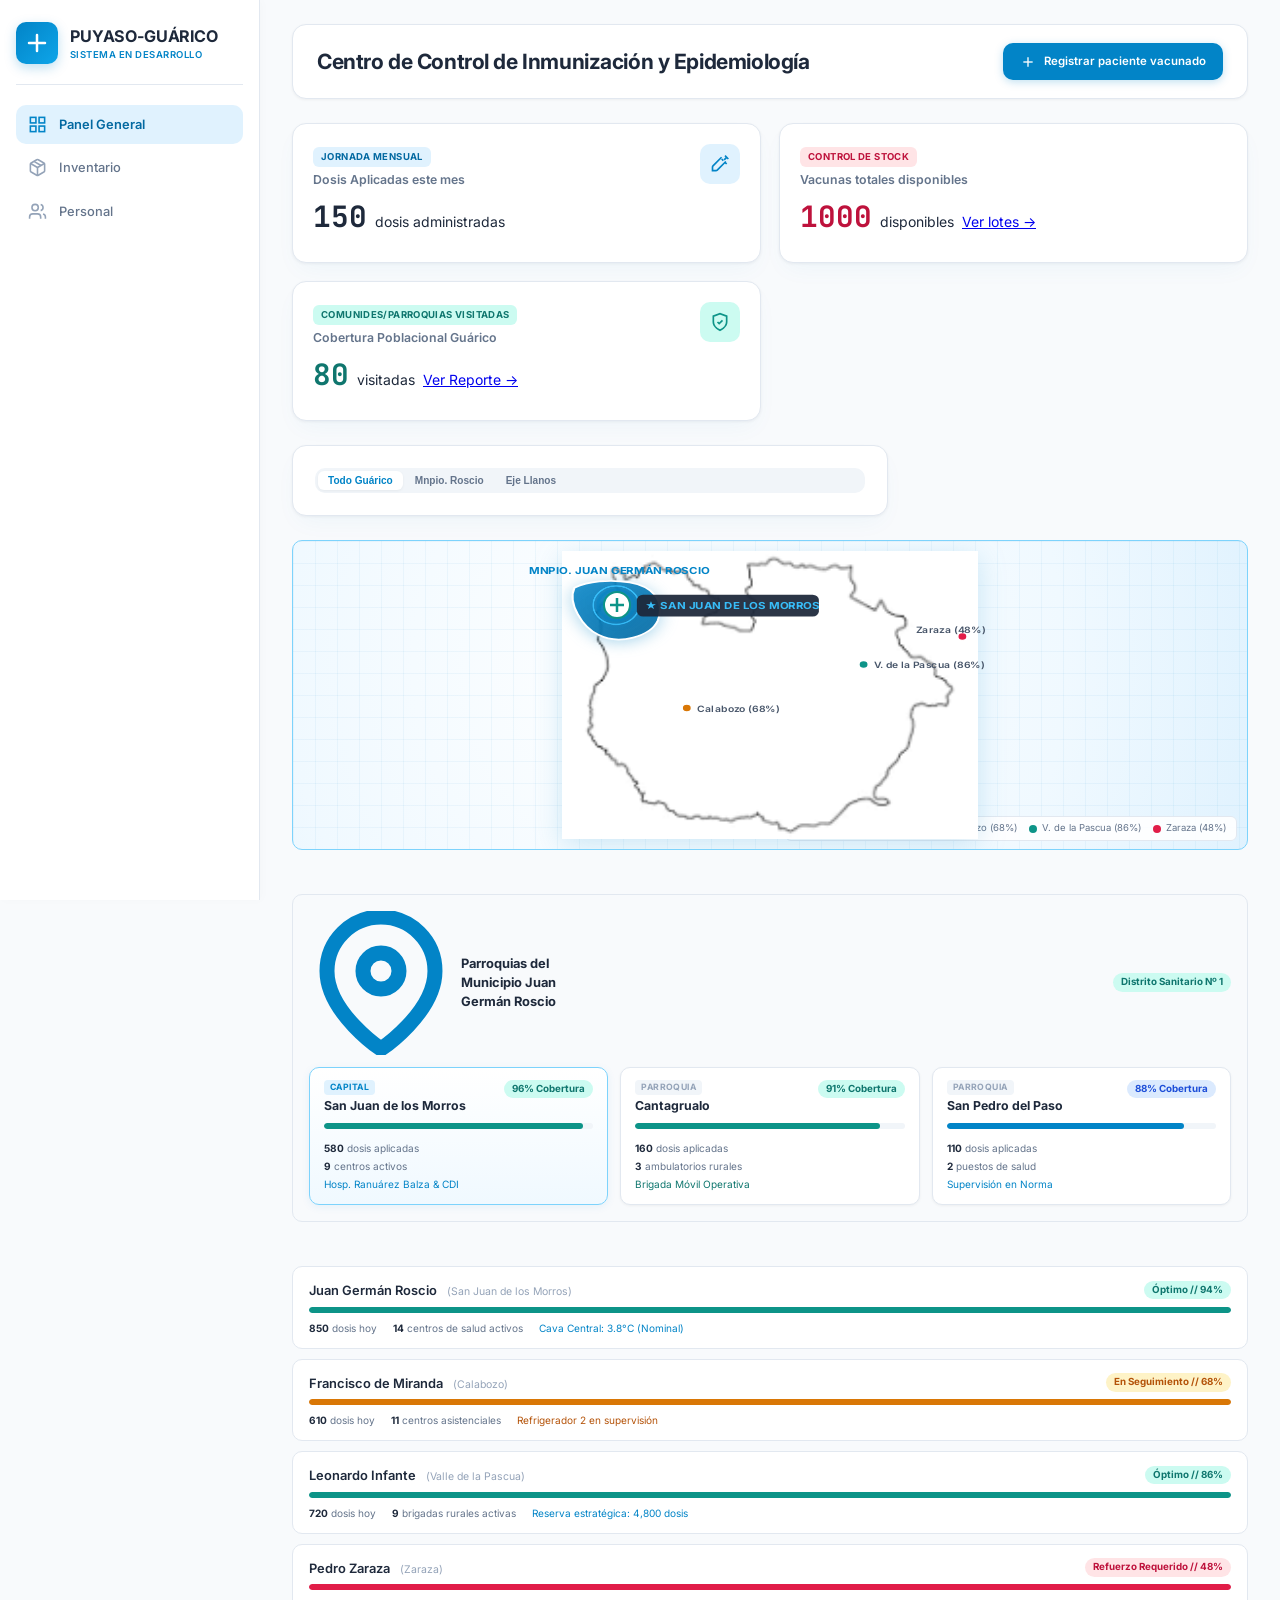
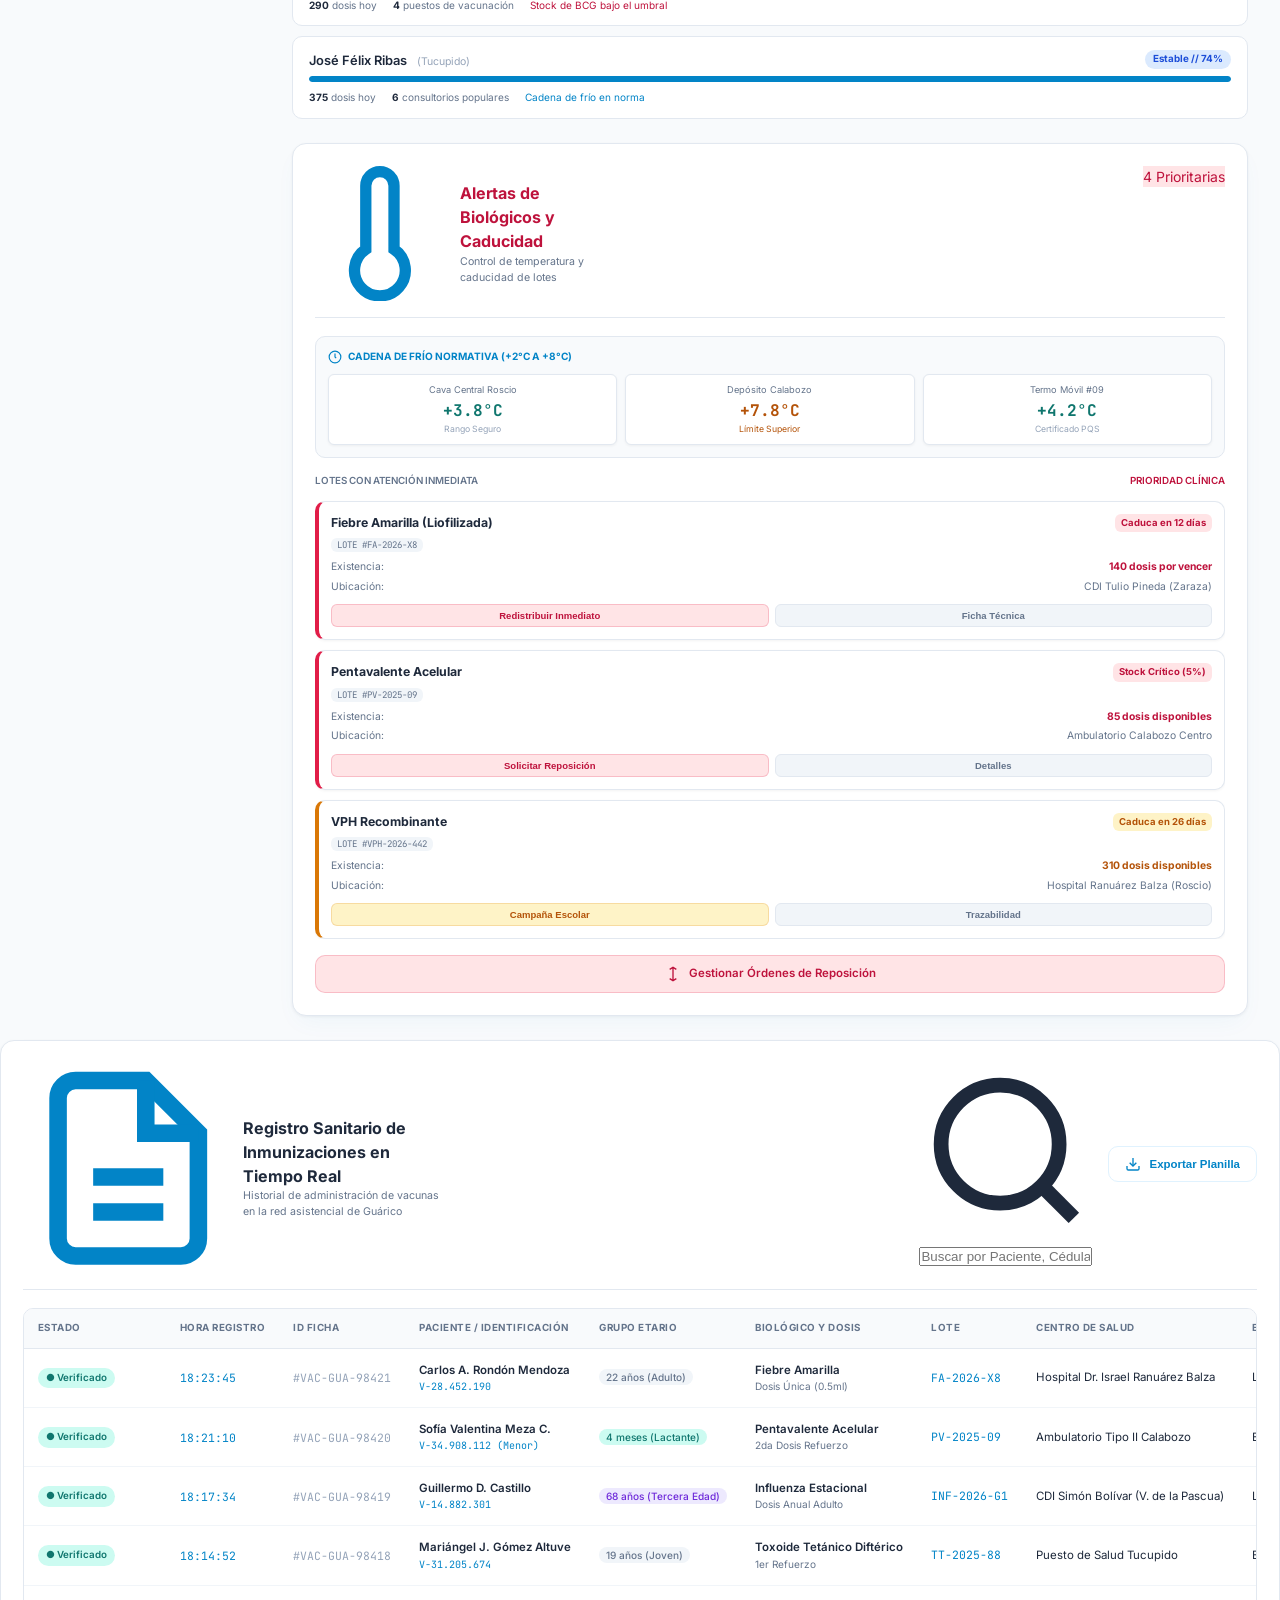
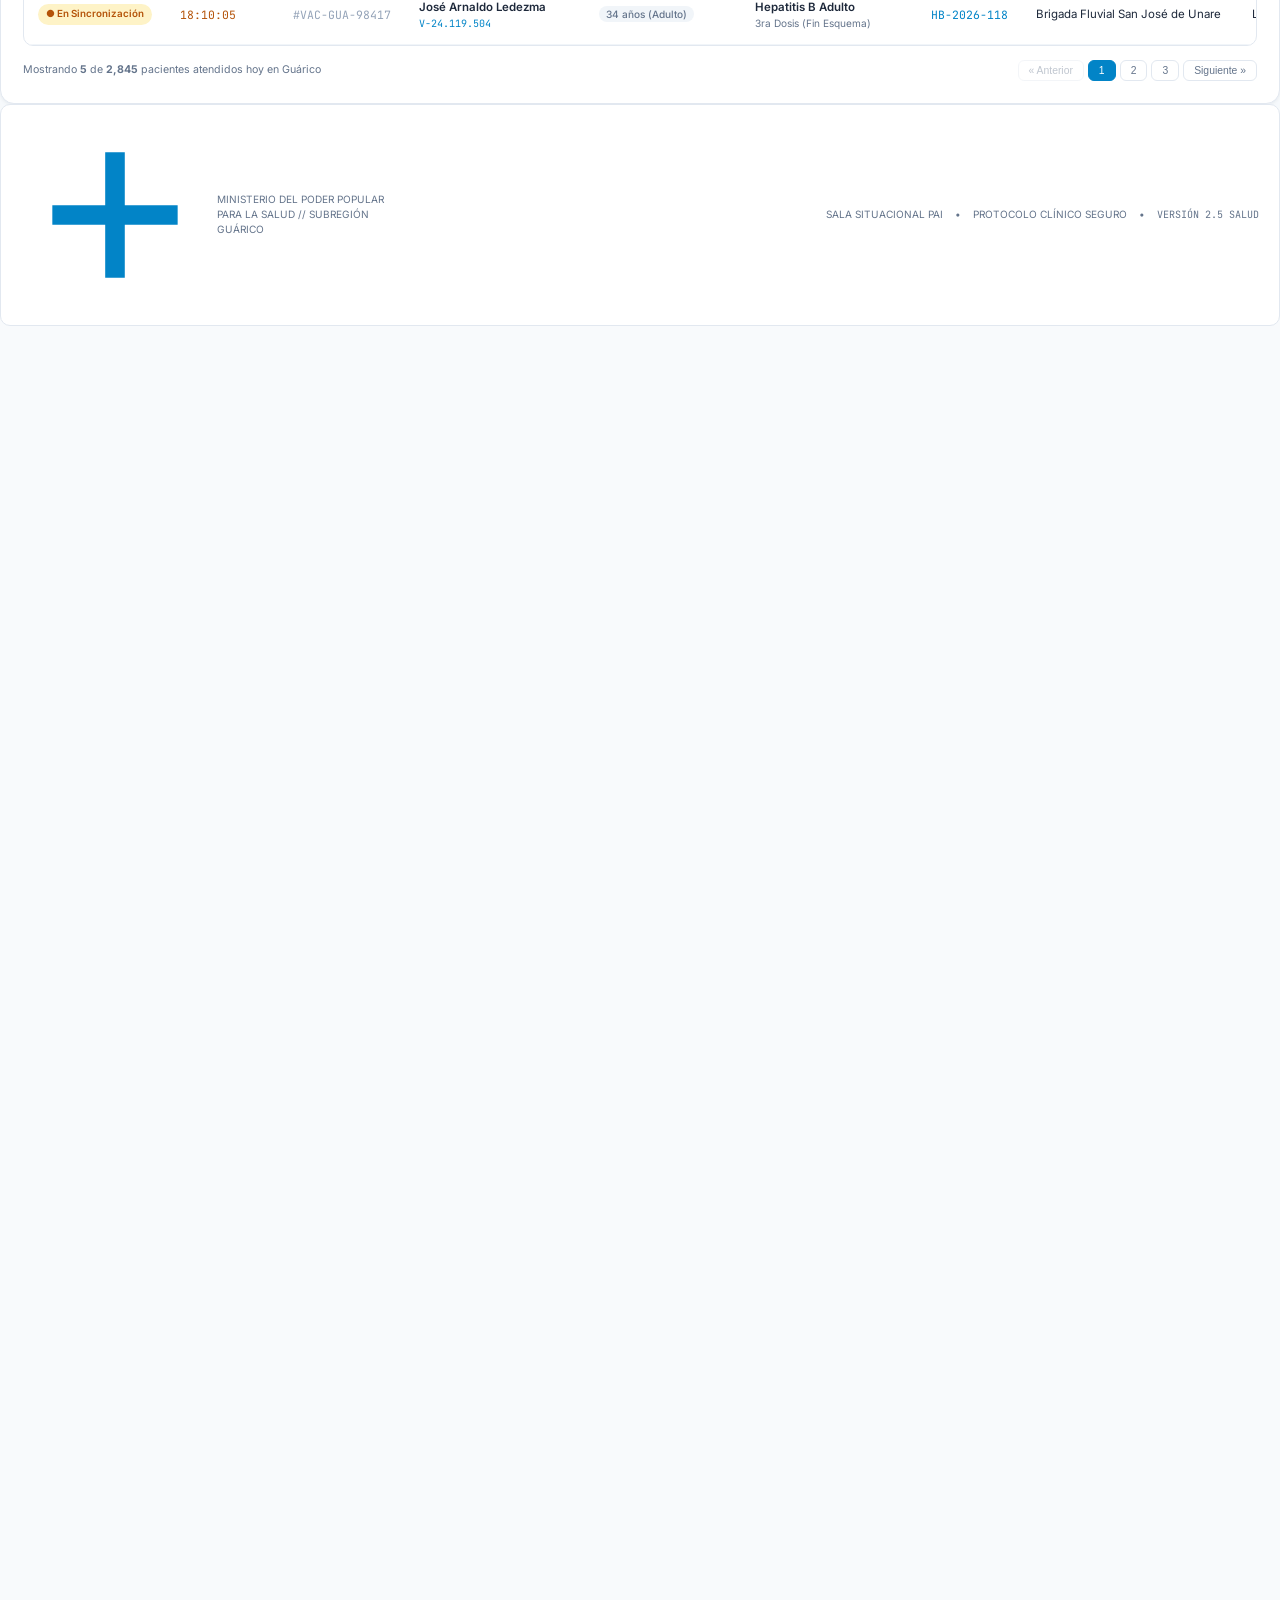
==== index.html @ 412831f9 "esto" ====
<!DOCTYPE html>
<html lang="es">

<head>
    <meta charset="UTF-8">
    <meta name="viewport" content="width=device-width, initial-scale=1.0">
    <meta http-equiv="refresh" content="0; url=vistas/centro.html">
    <title>SIV-GUÁRICO // Sistema Integrado de Vacunación</title>
    <link rel="preconnect" href="https://fonts.googleapis.com">
    <link rel="preconnect" href="https://fonts.gstatic.com" crossorigin>
    <link href="https://fonts.googleapis.com/css2?family=Inter:wght@400;600;700&display=swap" rel="stylesheet">
    <style>
        body {
            font-family: 'Inter', -apple-system, BlinkMacSystemFont, "Segoe UI", Roboto, sans-serif;
            background: #f8fafc;
            color: #1e293b;
            display: flex;
            align-items: center;
            justify-content: center;
            min-height: 100vh;
            margin: 0;
            padding: 20px;
        }

        .portal-card {
            background: #ffffff;
            border: 1px solid #e2e8f0;
            padding: 36px 40px;
            border-radius: 16px;
            box-shadow: 0 10px 25px -5px rgba(2, 132, 199, 0.1);
            text-align: center;
            max-width: 460px;
        }

        .cross-badge {
            width: 56px;
            height: 56px;
            border-radius: 14px;
            background: linear-gradient(135deg, #0284c7, #0ea5e9);
            color: #ffffff;
            display: flex;
            align-items: center;
            justify-content: center;
            margin: 0 auto 18px;
            box-shadow: 0 4px 14px rgba(2, 132, 199, 0.3);
        }

        h1 {
            font-size: 1.4rem;
            margin: 0 0 6px 0;
            color: #0f172a;
        }

        p {
            font-size: 0.88rem;
            color: #64748b;
            margin: 0 0 24px 0;
            line-height: 1.5;
        }

        .enter-btn {
            display: inline-block;
            background: #0284c7;
            color: #ffffff;
            padding: 12px 24px;
            border-radius: 8px;
            text-decoration: none;
            font-weight: 600;
            font-size: 0.9rem;
            transition: background 0.2s ease;
        }

        .enter-btn:hover {
            background: #0369a1;
        }
    </style>
</head>

<body>
    <div class="portal-card">
        <div class="cross-badge">
            <svg viewBox="0 0 24 24" width="28" height="28" fill="none" stroke="currentColor" stroke-width="2.5" stroke-linecap="round" stroke-linejoin="round">
                <path d="M12 4v16m-8-8h16"></path>
            </svg>
        </div>
        <h1>SIV-GUÁRICO</h1>
        <p>Sistema de Inmunizaciones y Salud Pública<br>Redirigiendo a las <strong>Vistas del Sistema (MVC)</strong>...</p>
        <a href="vistas/centro.html" class="enter-btn">Entrar a la Vista Principal &rarr;</a>
    </div>
</body>

</html>
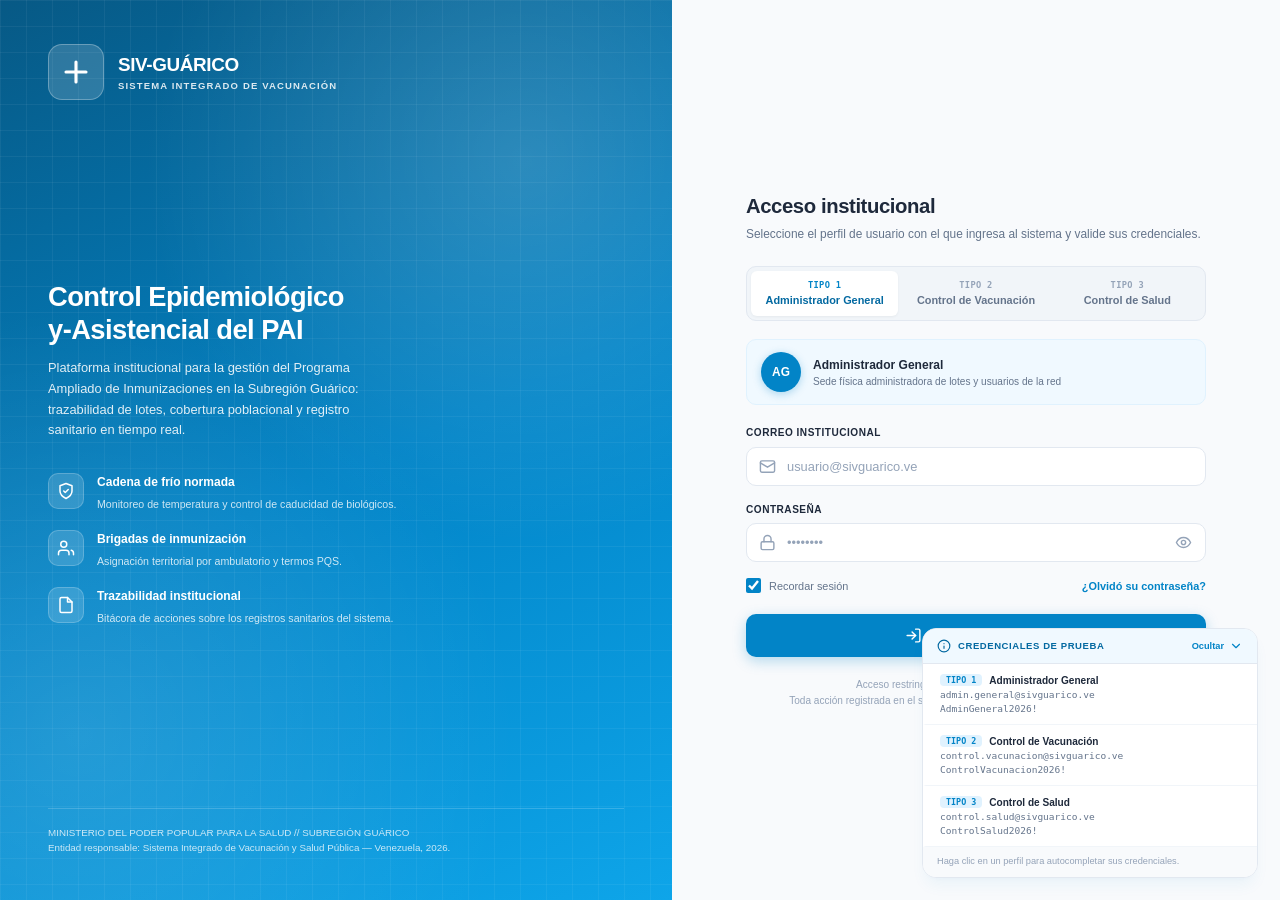
==== commit a3cc55c6: "Agrega login institucional y modulo de administracion general (tipo 1) - vistas/login.html: triple s" ====
--- a/index.html
+++ b/index.html
@@ -4,7 +4,7 @@
 <head>
     <meta charset="UTF-8">
     <meta name="viewport" content="width=device-width, initial-scale=1.0">
-    <meta http-equiv="refresh" content="0; url=vistas/centro.html">
+    <meta http-equiv="refresh" content="0; url=vistas/login.html">
     <title>SIV-GUÁRICO // Sistema Integrado de Vacunación</title>
     <link rel="preconnect" href="https://fonts.googleapis.com">
     <link rel="preconnect" href="https://fonts.gstatic.com" crossorigin>
@@ -84,8 +84,8 @@
             </svg>
         </div>
         <h1>SIV-GUÁRICO</h1>
-        <p>Sistema de Inmunizaciones y Salud Pública<br>Redirigiendo a las <strong>Vistas del Sistema (MVC)</strong>...</p>
-        <a href="vistas/centro.html" class="enter-btn">Entrar a la Vista Principal &rarr;</a>
+        <p>Sistema de Inmunizaciones y Salud Pública<br>Redirigiendo al <strong>Acceso Institucional (MVC)</strong>...</p>
+        <a href="vistas/login.html" class="enter-btn">Iniciar sesión &rarr;</a>
     </div>
 </body>
 
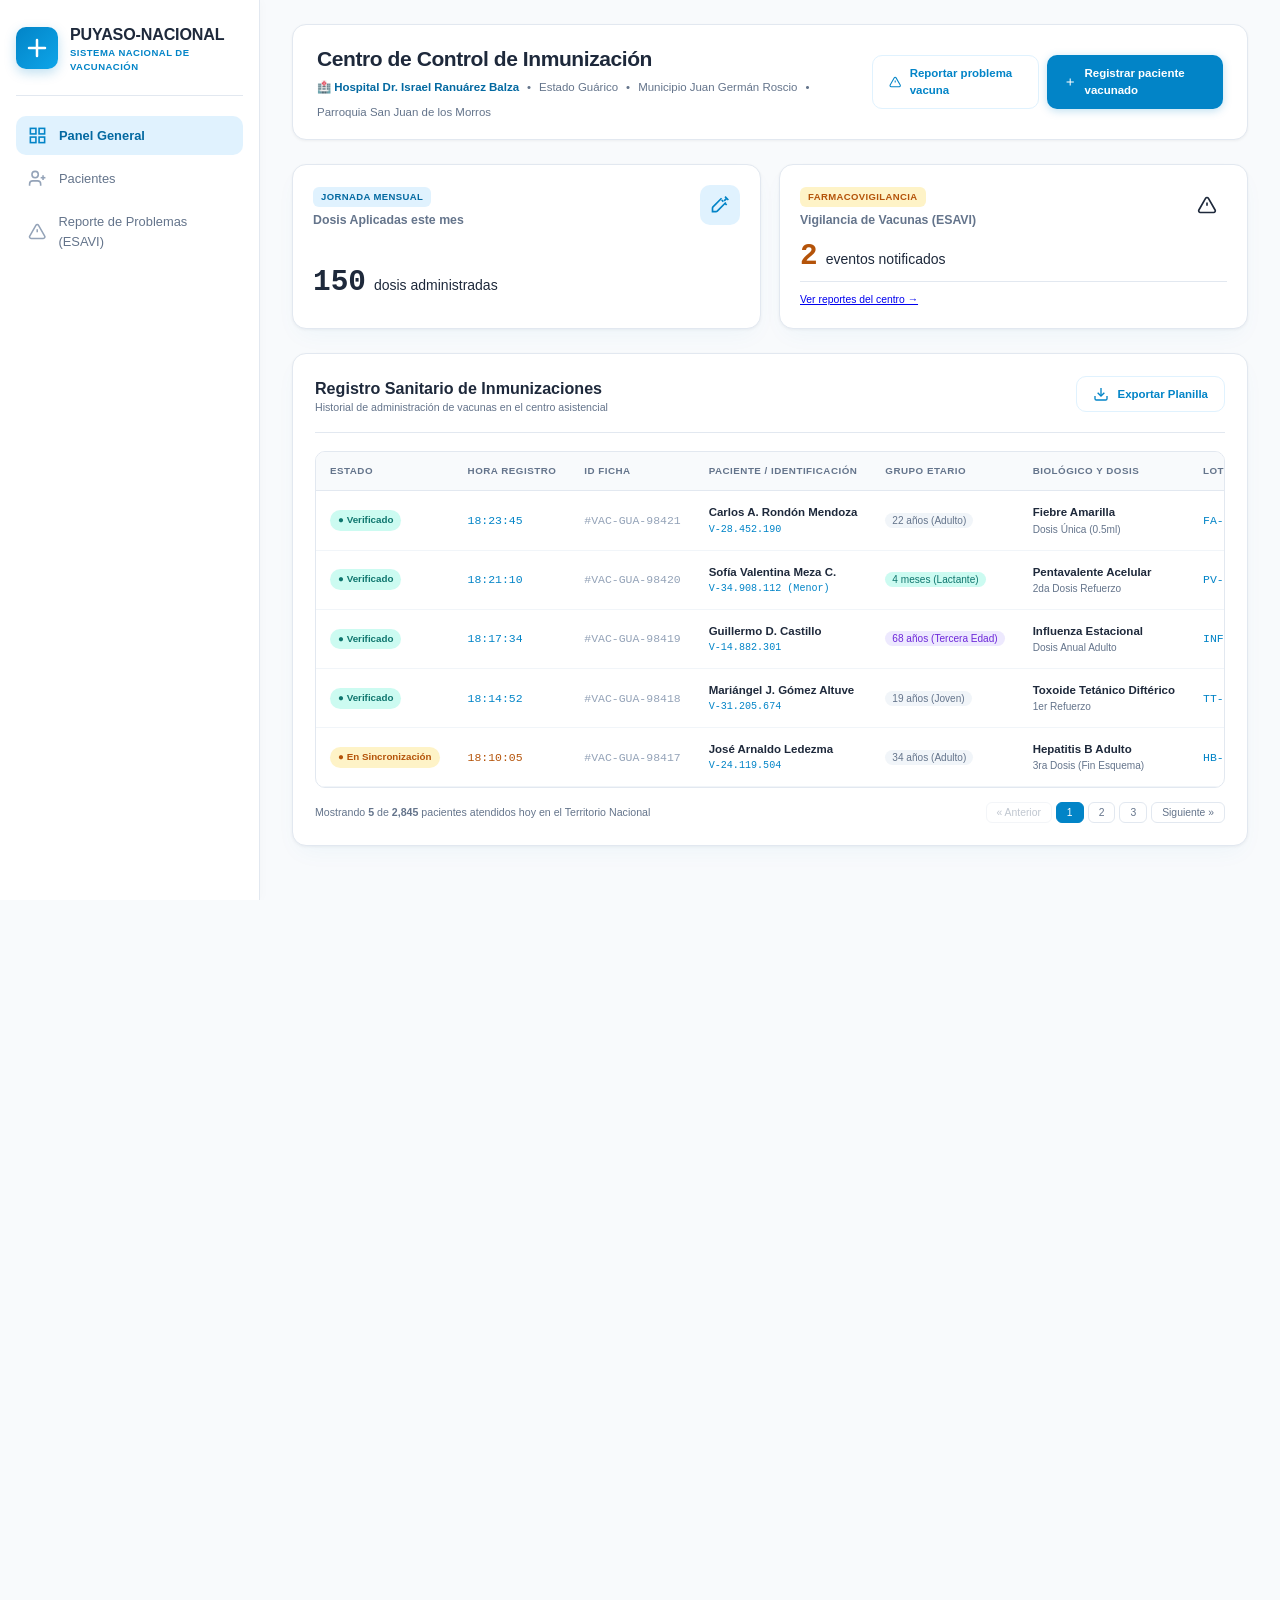
==== commit 22902287: "iri good" ====
--- a/index.html
+++ b/index.html
@@ -4,8 +4,8 @@
 <head>
     <meta charset="UTF-8">
     <meta name="viewport" content="width=device-width, initial-scale=1.0">
-    <meta http-equiv="refresh" content="0; url=vistas/login.html">
-    <title>SIV-GUÁRICO // Sistema Integrado de Vacunación</title>
+    <meta http-equiv="refresh" content="0; url=vistas/centro.html">
+    <title>SIV-NACIONAL // Sistema Nacional de Inmunizaciones</title>
     <link rel="preconnect" href="https://fonts.googleapis.com">
     <link rel="preconnect" href="https://fonts.gstatic.com" crossorigin>
     <link href="https://fonts.googleapis.com/css2?family=Inter:wght@400;600;700&display=swap" rel="stylesheet">
@@ -83,9 +83,9 @@
                 <path d="M12 4v16m-8-8h16"></path>
             </svg>
         </div>
-        <h1>SIV-GUÁRICO</h1>
-        <p>Sistema de Inmunizaciones y Salud Pública<br>Redirigiendo al <strong>Acceso Institucional (MVC)</strong>...</p>
-        <a href="vistas/login.html" class="enter-btn">Iniciar sesión &rarr;</a>
+        <h1>SIV-NACIONAL</h1>
+        <p>Sistema Nacional de Inmunizaciones y Salud Pública (MPPS)<br>Redirigiendo a las <strong>Vistas del Sistema (MVC)</strong>...</p>
+        <a href="vistas/centro.html" class="enter-btn">Entrar al Sistema Nacional &rarr;</a>
     </div>
 </body>
 
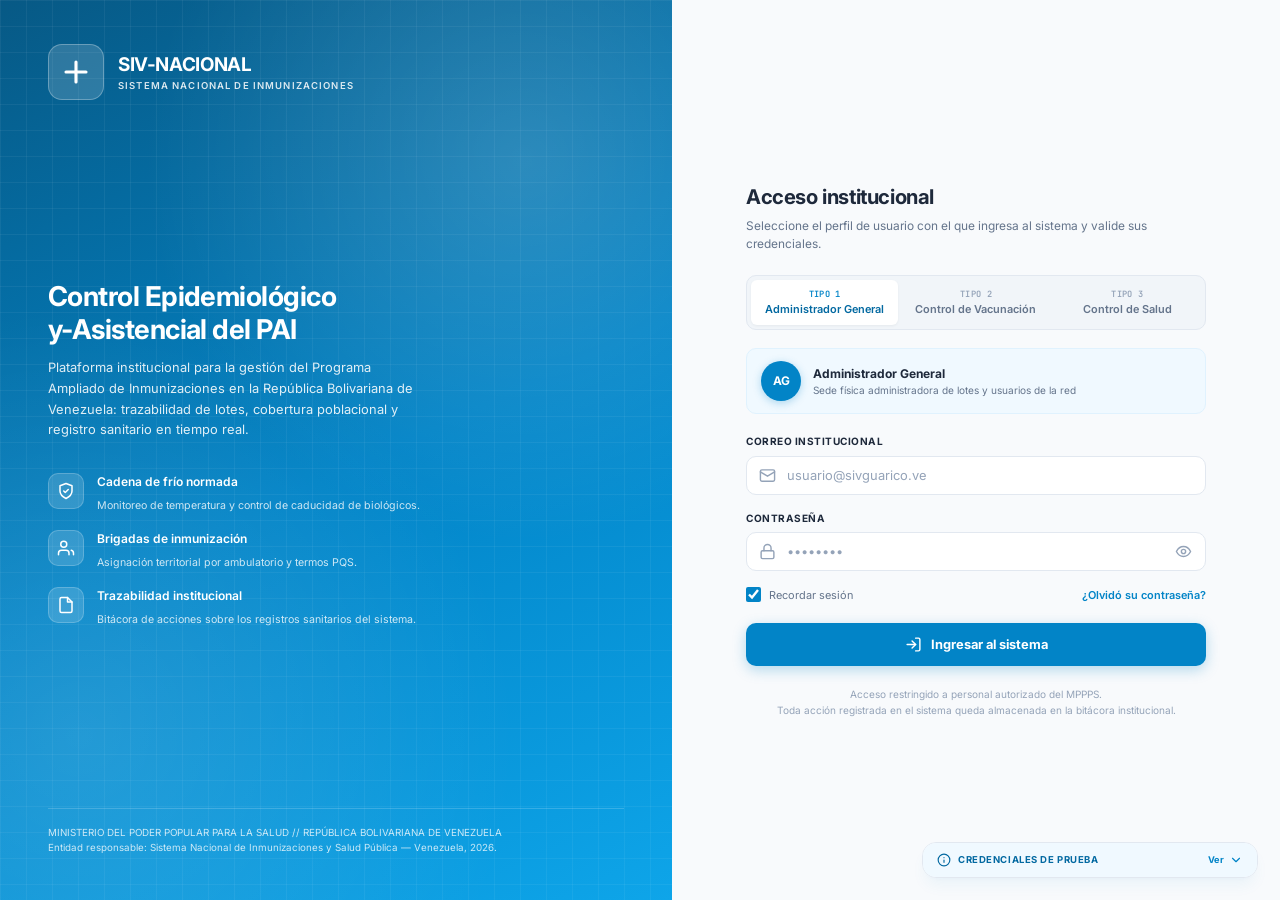
==== commit 72cee78d: "Integra las vistas nacionales del tipo 2 y completa el módulo ESAVI - Incorpora centro.html, pacient" ====
--- a/index.html
+++ b/index.html
@@ -4,7 +4,7 @@
 <head>
     <meta charset="UTF-8">
     <meta name="viewport" content="width=device-width, initial-scale=1.0">
-    <meta http-equiv="refresh" content="0; url=vistas/centro.html">
+    <meta http-equiv="refresh" content="0; url=vistas/login.html">
     <title>SIV-NACIONAL // Sistema Nacional de Inmunizaciones</title>
     <link rel="preconnect" href="https://fonts.googleapis.com">
     <link rel="preconnect" href="https://fonts.gstatic.com" crossorigin>
@@ -84,8 +84,8 @@
             </svg>
         </div>
         <h1>SIV-NACIONAL</h1>
-        <p>Sistema Nacional de Inmunizaciones y Salud Pública (MPPS)<br>Redirigiendo a las <strong>Vistas del Sistema (MVC)</strong>...</p>
-        <a href="vistas/centro.html" class="enter-btn">Entrar al Sistema Nacional &rarr;</a>
+        <p>Sistema Nacional de Inmunizaciones y Salud Pública (MPPS)<br>Redirigiendo al <strong>Acceso Institucional (MVC)</strong>...</p>
+        <a href="vistas/login.html" class="enter-btn">Iniciar sesión &rarr;</a>
     </div>
 </body>
 
